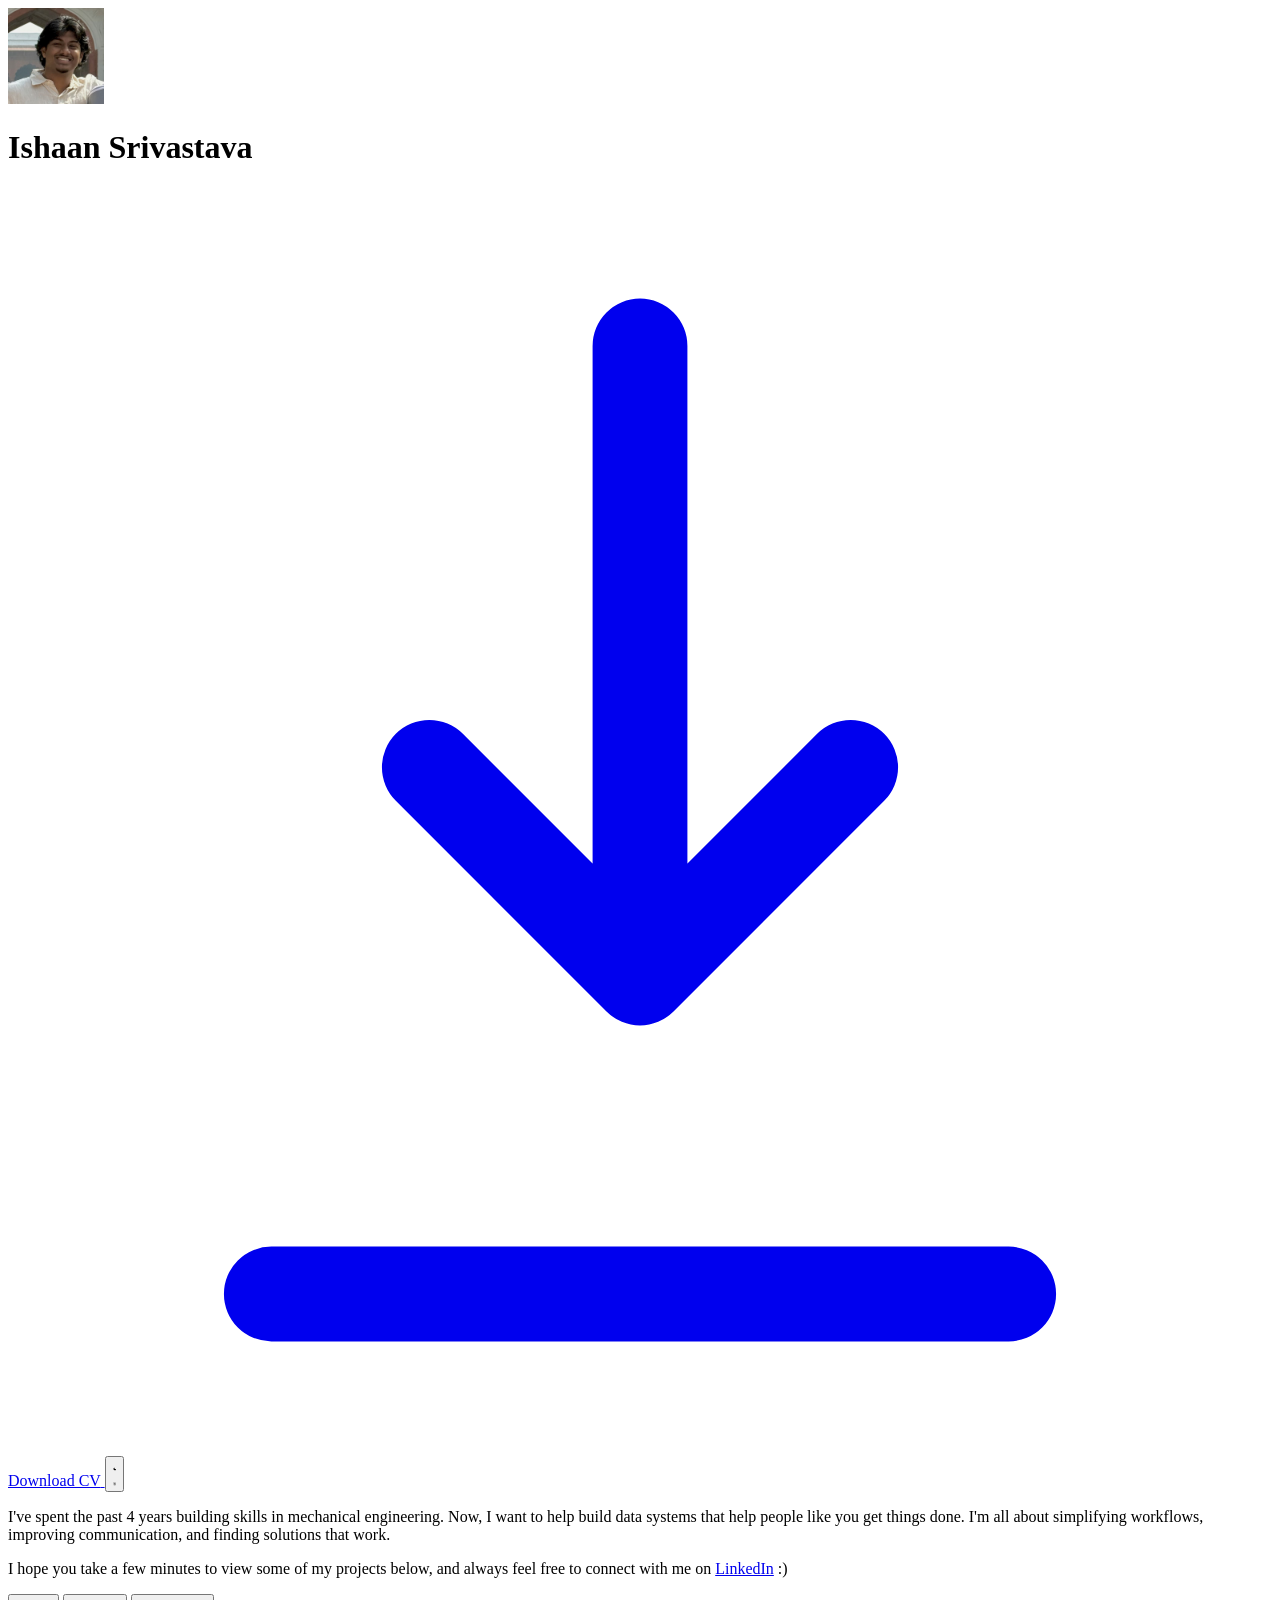
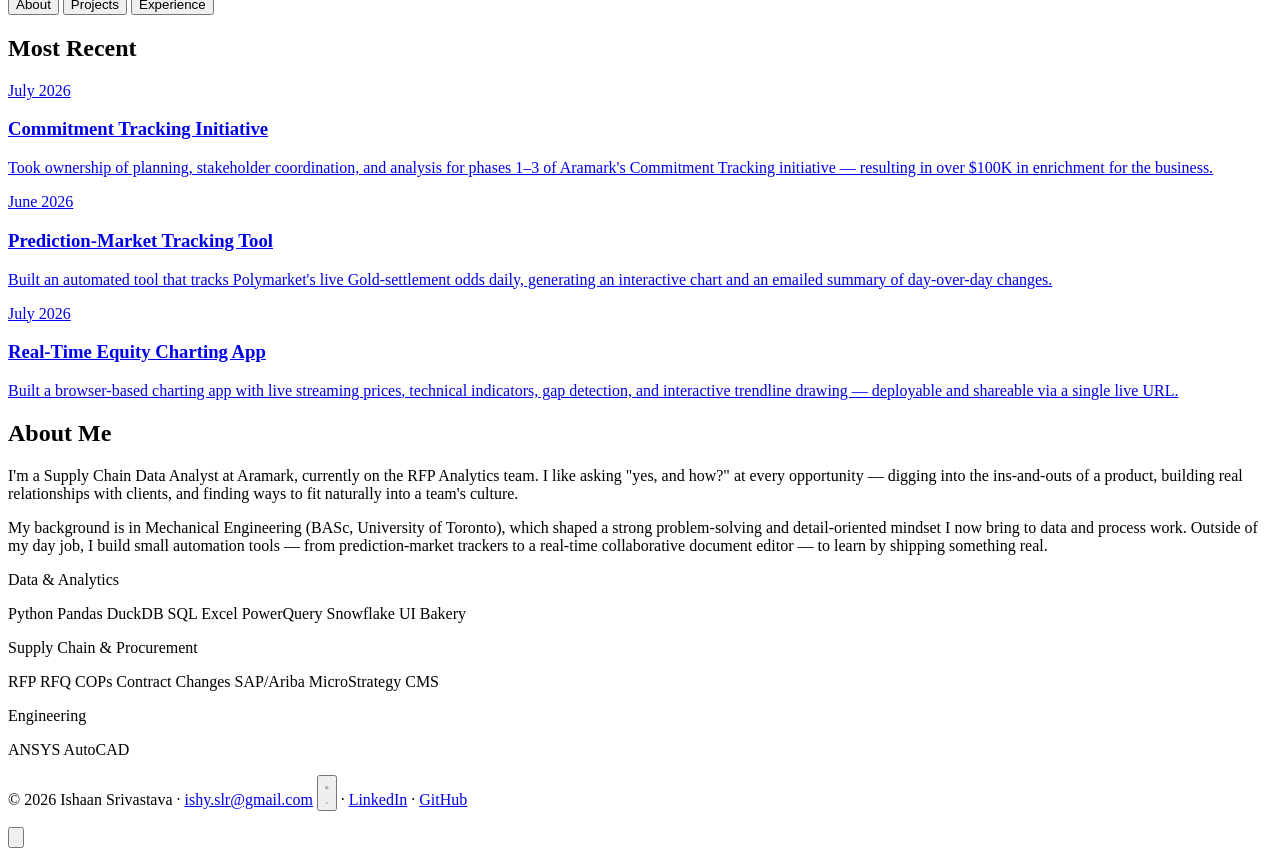
==== index.html @ 5b3ca75f "Portfolio V8 — copied from V7, OG image URLs repointed Co-Authored-By: Claude Opus 5 <noreply@anthro" ====
<!DOCTYPE html>
<html lang="en">
<head>
  <meta charset="UTF-8" />
  <meta name="viewport" content="width=device-width, initial-scale=1.0" />
  <title>Ishaan Srivastava — Portfolio</title>
  <meta name="description" content="Portfolio of Ishaan Srivastava, a Supply Chain Data Analyst at Aramark with a Mechanical Engineering background, building automation tools and AI-assisted side projects." />
  <meta property="og:type" content="website" />
  <meta property="og:title" content="Ishaan Srivastava — Portfolio" />
  <meta property="og:description" content="Portfolio of Ishaan Srivastava, a Supply Chain Data Analyst at Aramark with a Mechanical Engineering background, building automation tools and AI-assisted side projects." />
  <meta property="og:image" content="https://ishaansrivastava1.github.io/website-v8/avatar.jpg" />
  <meta property="og:image:alt" content="Photo of Ishaan Srivastava" />
  <meta name="twitter:card" content="summary_large_image" />
  <meta name="twitter:title" content="Ishaan Srivastava — Portfolio" />
  <meta name="twitter:description" content="Portfolio of Ishaan Srivastava, a Supply Chain Data Analyst at Aramark with a Mechanical Engineering background, building automation tools and AI-assisted side projects." />
  <meta name="twitter:image" content="https://ishaansrivastava1.github.io/website-v8/avatar.jpg" />
  <link rel="icon" type="image/png" href="favicon.png" />
  <link rel="apple-touch-icon" href="favicon.png" />
  <link rel="stylesheet" href="styles.css" />
</head>
<body>
  <div class="page">
    <header class="header">
      <div class="header-top">
        <div class="avatar">
          <img src="avatar.jpg" alt="Photo of Ishaan Srivastava" width="96" height="96" />
        </div>
        <div class="header-text">
          <h1>Ishaan Srivastava</h1>
        </div>
        <div class="header-actions">
          <a
            class="cv-download"
            href="Ishaan-Srivastava-CV.pdf"
            download
            aria-label="Download CV as PDF"
            title="Download CV (PDF)"
          >
            <svg viewBox="0 0 24 24" fill="none" xmlns="http://www.w3.org/2000/svg" aria-hidden="true">
              <path d="M12 3v12m0 0l-4-4m4 4l4-4M5 21h14" stroke="currentColor" stroke-width="1.8" stroke-linecap="round" stroke-linejoin="round" />
            </svg>
            <span class="cv-label">Download CV</span>
          </a>
          <button
            id="theme-toggle"
            class="icon-button"
            type="button"
            aria-label="Switch to dark mode"
            title="Switch to dark mode"
          >
            <svg class="icon-moon" viewBox="0 0 24 24" fill="none" xmlns="http://www.w3.org/2000/svg" aria-hidden="true">
              <path d="M21 12.79A9 9 0 1 1 11.21 3 7 7 0 0 0 21 12.79z" fill="currentColor" />
            </svg>
            <svg class="icon-sun" viewBox="0 0 24 24" fill="none" xmlns="http://www.w3.org/2000/svg" aria-hidden="true" hidden>
              <circle cx="12" cy="12" r="4" fill="currentColor" />
              <path d="M12 2v2M12 20v2M4 12H2M22 12h-2M5 5l1.5 1.5M17.5 17.5L19 19M5 19l1.5-1.5M17.5 6.5L19 5" stroke="currentColor" stroke-width="2" stroke-linecap="round" />
            </svg>
          </button>
        </div>
      </div>
      <div class="header-bio">
        <p>
          I've spent the past 4 years building skills in mechanical engineering. Now, I want to help
          build <span class="highlight">data systems</span> that help people like you get things done.
          I'm all about <span class="highlight">simplifying workflows</span>, improving communication,
          and finding solutions that work.
        </p>
        <p>
          I hope you take a few minutes to view some of my projects below, and always feel free to
          connect with me on
          <a href="https://www.linkedin.com/in/ishaan-srivastava-78034918b/" target="_blank" rel="noopener noreferrer">LinkedIn</a> :)
        </p>
      </div>
    </header>

    <nav class="tabs" role="tablist">
      <button class="tab-btn active" data-tab="about" role="tab" aria-selected="true">About</button>
      <button class="tab-btn" data-tab="projects" role="tab" aria-selected="false">Projects</button>
      <button class="tab-btn" data-tab="experience" role="tab" aria-selected="false">Experience</button>
    </nav>

    <main class="content">
      <section id="about" class="tab-panel" role="tabpanel">
        <h2>Most Recent</h2>
        <div class="card-grid">
          <a class="card" href="#experience">
            <p class="caption">July 2026</p>
            <h3>Commitment Tracking Initiative</h3>
            <p>Took ownership of planning, stakeholder coordination, and analysis for phases 1–3 of Aramark's Commitment Tracking initiative — resulting in over <span class="highlight">$100K in enrichment</span> for the business.</p>
          </a>
          <a class="card" href="project-gold-odds.html">
            <p class="caption">June 2026</p>
            <h3>Prediction-Market Tracking Tool</h3>
            <p>Built an automated tool that tracks Polymarket's live Gold-settlement odds daily, generating an <span class="highlight">interactive chart</span> and an emailed summary of day-over-day changes.</p>
          </a>
          <a class="card" href="project-equity-charts.html">
            <p class="caption">July 2026</p>
            <h3>Real-Time Equity Charting App</h3>
            <p>Built a browser-based charting app with <span class="highlight">live streaming prices</span>, technical indicators, gap detection, and interactive trendline drawing — deployable and shareable via a single live URL.</p>
          </a>
        </div>

        <h2>About Me</h2>
        <p>
          I'm a <span class="highlight">Supply Chain Data Analyst</span> at Aramark, currently on the RFP
          Analytics team. I like asking "yes, and how?" at every opportunity — digging into the
          ins-and-outs of a product, building real relationships with clients, and finding ways to fit
          naturally into a team's culture.
        </p>
        <p>
          My background is in <span class="highlight">Mechanical Engineering</span> (BASc, University of
          Toronto), which shaped a strong problem-solving and detail-oriented mindset I now bring to data
          and process work. Outside of my day job, I build small <span class="highlight">automation tools</span>
          — from prediction-market trackers to a real-time collaborative document editor — to learn by
          shipping something real.
        </p>
        <div class="skill-groups">
          <div class="skill-group">
            <p class="skill-group-label">Data &amp; Analytics</p>
            <div class="skill-tags">
              <span class="tag">Python</span>
              <span class="tag">Pandas</span>
              <span class="tag">DuckDB</span>
              <span class="tag">SQL</span>
              <span class="tag">Excel</span>
              <span class="tag">PowerQuery</span>
              <span class="tag">Snowflake</span>
              <span class="tag">UI Bakery</span>
            </div>
          </div>
          <div class="skill-group">
            <p class="skill-group-label">Supply Chain &amp; Procurement</p>
            <div class="skill-tags">
              <span class="tag">RFP</span>
              <span class="tag">RFQ</span>
              <span class="tag">COPs</span>
              <span class="tag">Contract Changes</span>
              <span class="tag">SAP/Ariba</span>
              <span class="tag">MicroStrategy</span>
              <span class="tag">CMS</span>
            </div>
          </div>
          <div class="skill-group">
            <p class="skill-group-label">Engineering</p>
            <div class="skill-tags">
              <span class="tag">ANSYS</span>
              <span class="tag">AutoCAD</span>
            </div>
          </div>
        </div>
      </section>

      <section id="projects" class="tab-panel" role="tabpanel" hidden>
        <h2>Personal Projects</h2>
        <div class="card-grid">
          <a class="card" href="project-equity-charts.html">
            <h3>Real-Time Equity Charting App</h3>
            <p class="caption">Python · FastAPI · WebSockets · Alpaca API · TradingView Lightweight Charts · Render</p>
            <p>A browser-based mini trading terminal: searchable tickers, <span class="highlight">live streaming prices</span>, candlestick charts with gap detection, EMA/SMA/Bollinger/RSI/MACD indicators, and interactive trendline drawing.</p>
          </a>
          <a class="card" href="project-gold-odds.html">
            <h3>Automated Prediction-Market Tracking</h3>
            <p class="caption">Python · REST APIs · Matplotlib · Plotly · SMTP · Cron · Bash</p>
            <p>Built a tool that checks Polymarket's odds on June Gold prices daily, tracks how odds shift over time, and emails a summary highlighting the <span class="highlight">biggest changes</span> — plus an interactive, zoomable chart.</p>
          </a>
          <a class="card" href="project-mu-ema.html">
            <h3>Automated Technical-Analysis Reporting Tool</h3>
            <p class="caption">Python · Time-Series Analysis · Matplotlib · Plotly · REST APIs · SMTP · Cron</p>
            <p>Pulls a year of $MU price history, calculates <span class="highlight">9/21/48-day EMAs</span>, flags crossovers, and emails a daily chart and summary after market close.</p>
          </a>
          <a class="card" href="project-google-docs.html">
            <h3>Local Google Docs Clone</h3>
            <p class="caption">Next.js 16 · TypeScript · Convex · TipTap/ProseMirror · Tailwind · shadcn/ui</p>
            <p>A fully working, <span class="highlight">real-time collaborative</span> document editor — live cursors, avatars, and custom text-size/indentation controls — built to test how far AI-assisted development can go.</p>
          </a>
        </div>

        <h2>Academic Projects</h2>
        <div class="card-grid">
          <a class="card" href="project-solar-pv.html">
            <h3>4th Year Capstone - Solar Water Heating and Lighting Solution</h3>
            <p class="caption">Python Thermal Modeling · Economic Analysis · Prototyping · Vendor Sourcing</p>
            <p>Designed and helped implement a solar water heating system for an orphanage in Mexico, validated with a custom Python thermal model and physical prototype, cutting operating costs by <span class="highlight">$322–$394/month</span> at a $5,873 capital cost.</p>
          </a>
          <a class="card" href="project-product-design.html">
            <h3>Product Design — MIE540 Design Project</h3>
            <p class="caption">PFD · FMEA · Taguchi Methods · AutoCAD</p>
            <p>Built a business case for a ping-pong launcher, including a <span class="highlight">Failure Mode Effect Analysis</span>, Taguchi L9 noise experiments, and a 3D-printed working prototype.</p>
          </a>
          <a class="card" href="project-lca.html">
            <h3>Life Cycle Assessment — MIE315 Consulting Project</h3>
            <p class="caption">ISO 14040/44 · Financial Feasibility · NPV Analysis</p>
            <p>Conducted a full <span class="highlight">Life Cycle Assessment</span> comparing LED vs. CFL bulbs, paired with a financial feasibility analysis (NPV, payback period) and a professional technical report.</p>
          </a>
        </div>
      </section>

      <section id="experience" class="tab-panel" role="tabpanel" hidden>
        <h2>Education</h2>
        <div class="timeline">
          <div class="timeline-item">
            <h3>BASc Mechanical Engineering <span class="caption">— University of Toronto, Sept 2019 – Apr 2025</span></h3>
            <ul class="bullet-list">
              <li>4th-Year GPA: <span class="highlight">3.38 / 4.00</span></li>
              <li>Professional Experience Year &amp; Minor in Engineering Business</li>
            </ul>
          </div>
        </div>

        <h2>Skills</h2>
        <ul class="skill-list">
          <li><span class="highlight">Excel</span> <span class="caption">PowerQuery, what-if analysis, lookups, dynamic filtering</span></li>
          <li><span class="highlight">SQL</span> <span class="caption">DQL &amp; DML</span></li>
          <li><span class="highlight">Python</span> <span class="caption">Pandas &amp; DuckDB</span></li>
          <li><span class="highlight">Supply Chain Processes</span> <span class="caption">RFP, RFQ, contract changes, COPs</span></li>
        </ul>

        <h2>Work Experience</h2>
        <div class="timeline">
          <div class="timeline-item">
            <h3>Supply Chain Data Analyst — RFP Analytics Team <span class="caption">— Aramark Canada, Mississauga, ON · Sept 2025 – Present</span></h3>
            <ul class="bullet-list">
              <li>Pulled, cleaned, and analyzed large datasets (<span class="highlight">400k+ rows</span>) daily using Excel, SQL, and Python; managed and updated central databases in Snowflake and UI Bakery.</li>
              <li>Helped improve average response time from <span class="highlight">5 days to 3 days</span> with our primary Healthcare partner through research, monthly update reports, and proactive communication of ad hoc product updates.</li>
              <li>Reduced time to completion of two major yearly projects from <span class="highlight">1.5 months to 3 weeks</span> by organizing work into sections, clarifying requirements with management, and automating with Python + Excel.</li>
              <li>Took ownership of the Commitment Tracking initiative — planning timelines, organizing stakeholder meetings, and conducting analysis for phases 1–3 — resulting in over <span class="highlight">$100K in enrichment</span> for the business.</li>
              <li>Continuously collaborate with procurement, finance, legal, and other cross-functional teams to gather feedback and improve data needs.</li>
            </ul>
          </div>
          <div class="timeline-item">
            <h3>Procurement &amp; Category Management Co-op — Construction Projects <span class="caption">— Toronto Transit Commission (TTC), Toronto, ON · May 2023 – Aug 2024</span></h3>
            <ul class="bullet-list">
              <li>Managed 10 post-award contracts for planning, design, construction, and administration of infrastructure projects totaling over <span class="highlight">$10M</span>.</li>
              <li>Created, issued, and revised CCs, CDs, RFQs, and COPs using MicroStrategy, SAP/Ariba, and CMS software, maintaining a <span class="highlight">90% compliance rate</span>.</li>
              <li>Coordinated with estimating, scheduling, and cost management teams to prepare 118 project estimates, reducing payments by an <span class="highlight">average of 20%</span>.</li>
              <li>Prepared presentations for management and clients, proactively keeping stakeholders updated.</li>
              <li>Built personal task-tracker spreadsheets to apply continuous improvement principles, tracking and resolving discrepancies incrementally.</li>
            </ul>
          </div>
        </div>

        <h2>Awards &amp; Achievements</h2>
        <ul class="bullet-list">
          <li>Bonuses for completing the Commitment Tracking and 2026 RFP Scoring projects at Aramark ahead of schedule.</li>
          <li>Selected as <span class="highlight">1 of 20 people</span> for Aramark's AI Builders initiative.</li>
          <li>UofT Lassonde Entrance Scholarship.</li>
        </ul>
      </section>
    </main>

    <footer class="footer">
      <p>
        © 2026 Ishaan Srivastava ·
        <span class="contact-email">
          <a href="mailto:ishy.slr@gmail.com">ishy.slr@gmail.com</a>
          <button
            type="button"
            class="copy-email-btn"
            data-email="ishy.slr@gmail.com"
            aria-label="Copy email address"
            title="Copy email address"
          >
            <svg class="icon-copy" viewBox="0 0 24 24" fill="none" xmlns="http://www.w3.org/2000/svg" aria-hidden="true">
              <rect x="8" y="8" width="12" height="12" rx="2" stroke="currentColor" stroke-width="1.6" />
              <path d="M16 8V5a1 1 0 0 0-1-1H5a1 1 0 0 0-1 1v10a1 1 0 0 0 1 1h3" stroke="currentColor" stroke-width="1.6" />
            </svg>
            <svg class="icon-check" viewBox="0 0 24 24" fill="none" xmlns="http://www.w3.org/2000/svg" aria-hidden="true" hidden>
              <path d="M5 13l4 4L19 7" stroke="currentColor" stroke-width="2" stroke-linecap="round" stroke-linejoin="round" />
            </svg>
          </button>
          <span class="copy-feedback" role="status" aria-live="polite"></span>
        </span>
        · <a href="https://www.linkedin.com/in/ishaan-srivastava-78034918b/" target="_blank" rel="noopener noreferrer">LinkedIn</a> · <a href="https://github.com/IshaanSrivastava1" target="_blank" rel="noopener noreferrer">GitHub</a>
      </p>
    </footer>
  </div>

  <button
    id="back-to-top"
    class="back-to-top"
    type="button"
    aria-label="Back to top"
    title="Back to top"
  >
    <svg viewBox="0 0 24 24" fill="none" xmlns="http://www.w3.org/2000/svg" aria-hidden="true">
      <path d="M12 19V5M5 12l7-7 7 7" stroke="currentColor" stroke-width="2" stroke-linecap="round" stroke-linejoin="round" />
    </svg>
  </button>

  <script src="script.js"></script>
</body>
</html>
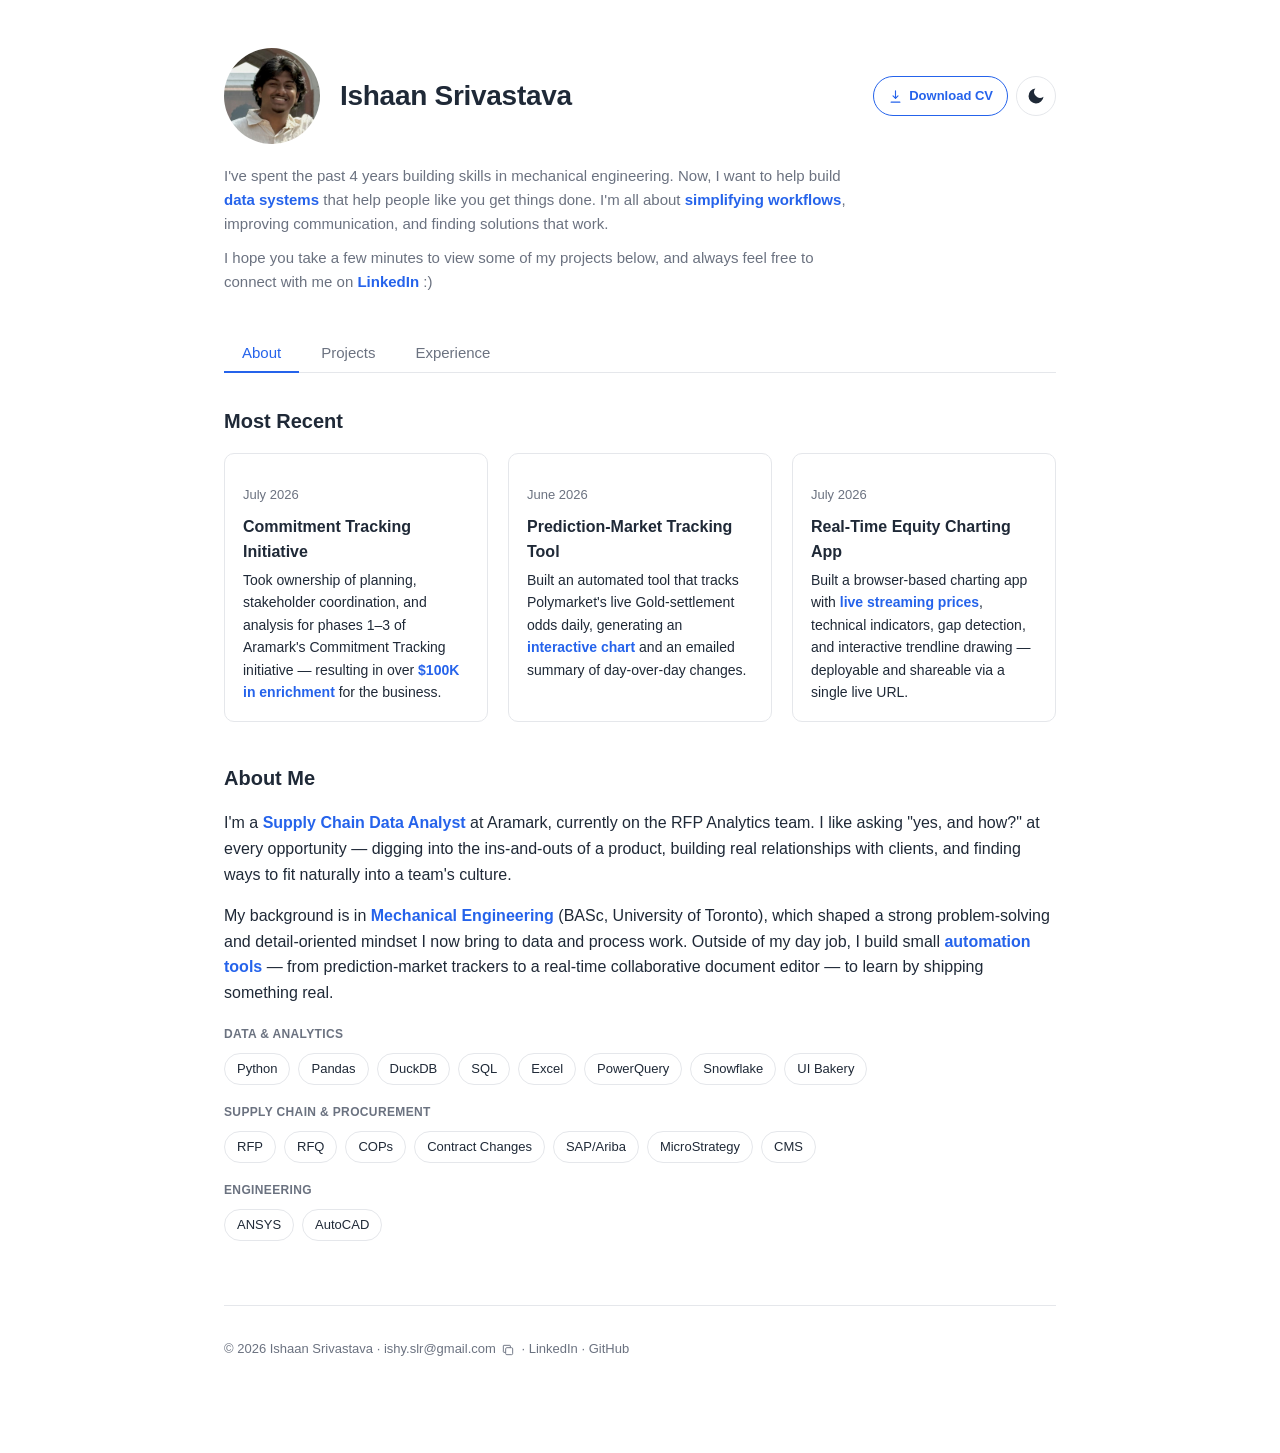
==== commit c52d56cc: "Reframe AI agent projects as retired, add learnings Both agents were switched off in October 2026. T" ====
--- a/index.html
+++ b/index.html
@@ -153,6 +153,16 @@
       <section id="projects" class="tab-panel" role="tabpanel" hidden>
         <h2>Personal Projects</h2>
         <div class="card-grid">
+          <a class="card" href="project-job-scoring.html">
+            <h3>AI Job-Fit Scoring Agent</h3>
+            <p class="caption">Python · Claude API · Structured Outputs · Prompt Caching · GitHub Actions · Discord</p>
+            <p>Added a scoring layer to my job-alert watcher: Claude read each posting against my profile and returned a <span class="highlight">1–10 fit score</span>, red flags, and a seniority check in the Discord alert. Retired Oct 2026 — write-up covers what I learned.</p>
+          </a>
+          <a class="card" href="project-market-brief.html">
+            <h3>AI Market Brief Agent</h3>
+            <p class="caption">Python · Claude API · Tool Use · Agent Loop · Web Search · GitHub Actions</p>
+            <p>An agent that decided for itself which tools to check — market data or live web search — then wrote a <span class="highlight">sourced daily brief</span> for my gold arbitrage tracker. Retired Oct 2026 — write-up covers what I learned.</p>
+          </a>
           <a class="card" href="project-equity-charts.html">
             <h3>Real-Time Equity Charting App</h3>
             <p class="caption">Python · FastAPI · WebSockets · Alpaca API · TradingView Lightweight Charts · Render</p>
--- a/styles.css
+++ b/styles.css
@@ -0,0 +1,618 @@
+:root {
+  --avatar-size: 96px;
+  --accent: #2563eb;
+  --text: #1f2937;
+  --muted: #6b7280;
+  --border: #e5e7eb;
+  --bg: #ffffff;
+  color-scheme: light;
+}
+
+[data-theme="dark"] {
+  --accent: #60a5fa;
+  --text: #f3f4f6;
+  --muted: #9ca3af;
+  --border: #374151;
+  --bg: #111827;
+  color-scheme: dark;
+}
+
+* {
+  box-sizing: border-box;
+}
+
+body {
+  margin: 0;
+  font-family: -apple-system, BlinkMacSystemFont, "Segoe UI", Roboto, Helvetica, Arial, sans-serif;
+  color: var(--text);
+  background: var(--bg);
+  line-height: 1.6;
+  transition: color 0.2s ease, background-color 0.2s ease;
+}
+
+.page {
+  max-width: 880px;
+  margin: 0 auto;
+  padding: 48px 24px 80px;
+}
+
+.header {
+  display: flex;
+  flex-direction: column;
+  gap: 20px;
+  margin-bottom: 40px;
+}
+
+.header-top {
+  display: flex;
+  align-items: center;
+  gap: 20px;
+}
+
+.avatar {
+  width: var(--avatar-size);
+  height: var(--avatar-size);
+  border-radius: 50%;
+  overflow: hidden;
+  flex-shrink: 0;
+}
+
+.avatar img {
+  width: 100%;
+  height: 100%;
+  object-fit: cover;
+  display: block;
+}
+
+.header-text {
+  height: var(--avatar-size);
+  display: flex;
+  flex-direction: column;
+  justify-content: center;
+  gap: 4px;
+}
+
+.header-text h1 {
+  margin: 0;
+  font-size: 28px;
+  font-weight: 700;
+  letter-spacing: -0.01em;
+}
+
+.header-bio {
+  color: var(--muted);
+  font-size: 15px;
+  display: flex;
+  flex-direction: column;
+  gap: 10px;
+  max-width: 640px;
+}
+
+.header-bio p {
+  margin: 0;
+}
+
+.header-bio a {
+  color: var(--accent);
+  font-weight: 600;
+  text-decoration: none;
+}
+
+.header-bio a:hover {
+  text-decoration: underline;
+}
+
+.highlight {
+  color: var(--accent);
+  font-weight: 600;
+}
+
+.header-actions {
+  display: flex;
+  gap: 8px;
+  flex-shrink: 0;
+  margin-left: auto;
+}
+
+.icon-button {
+  appearance: none;
+  background: none;
+  border: 1px solid var(--border);
+  border-radius: 50%;
+  width: 40px;
+  height: 40px;
+  display: flex;
+  align-items: center;
+  justify-content: center;
+  color: var(--text);
+  cursor: pointer;
+  flex-shrink: 0;
+  transition: background-color 0.15s, border-color 0.2s, color 0.2s;
+}
+
+.icon-button:hover {
+  background: var(--border);
+}
+
+.icon-button svg {
+  width: 20px;
+  height: 20px;
+}
+
+.icon-button svg[hidden] {
+  display: none;
+}
+
+.tabs {
+  display: flex;
+  gap: 4px;
+  border-bottom: 1px solid var(--border);
+  margin-bottom: 32px;
+  transition: border-color 0.2s ease;
+}
+
+.tab-btn {
+  appearance: none;
+  background: none;
+  border: none;
+  cursor: pointer;
+  padding: 10px 18px;
+  font-size: 15px;
+  font-weight: 500;
+  color: var(--muted);
+  border-bottom: 2px solid transparent;
+  margin-bottom: -1px;
+  transition: color 0.15s, border-color 0.15s;
+}
+
+.tab-btn:hover {
+  color: var(--text);
+}
+
+.tab-btn.active {
+  color: var(--accent);
+  border-bottom-color: var(--accent);
+}
+
+.tab-btn:focus-visible {
+  outline: 2px solid var(--accent);
+  outline-offset: 2px;
+  border-radius: 4px;
+}
+
+.tab-panel h2 {
+  font-size: 20px;
+  margin: 0 0 16px;
+}
+
+.tab-panel h2:not(:first-of-type) {
+  margin-top: 40px;
+}
+
+.caption {
+  color: var(--muted);
+  font-size: 13px;
+  font-weight: 400;
+}
+
+.skill-list {
+  list-style: none;
+  padding: 0;
+  margin: 20px 0 0;
+  display: flex;
+  flex-direction: column;
+  gap: 6px;
+}
+
+.skill-list li {
+  display: flex;
+  gap: 8px;
+  align-items: baseline;
+}
+
+.skill-groups {
+  display: flex;
+  flex-direction: column;
+  gap: 18px;
+  margin-top: 20px;
+}
+
+.skill-group-label {
+  margin: 0 0 8px;
+  font-size: 12px;
+  font-weight: 600;
+  letter-spacing: 0.03em;
+  text-transform: uppercase;
+  color: var(--muted);
+}
+
+.skill-tags {
+  display: flex;
+  flex-wrap: wrap;
+  gap: 8px;
+}
+
+.tag {
+  display: inline-block;
+  padding: 5px 12px;
+  border: 1px solid var(--border);
+  border-radius: 999px;
+  font-size: 13px;
+  color: var(--text);
+  transition: border-color 0.2s ease, color 0.2s ease, background-color 0.2s ease;
+}
+
+.card-grid {
+  display: grid;
+  grid-template-columns: repeat(auto-fit, minmax(220px, 1fr));
+  gap: 20px;
+}
+
+.card {
+  border: 1px solid var(--border);
+  border-radius: 10px;
+  padding: 18px;
+  text-decoration: none;
+  color: inherit;
+  display: block;
+  transition: transform 0.2s ease, box-shadow 0.2s ease, background-color 0.2s ease, border-color 0.2s ease;
+}
+
+.card:hover {
+  transform: translateY(-4px);
+  box-shadow: 0 8px 20px rgba(0, 0, 0, 0.08);
+  border-color: var(--accent);
+}
+
+.card h3 {
+  margin: 0 0 4px;
+  font-size: 16px;
+}
+
+.card .caption {
+  display: block;
+  margin-bottom: 8px;
+}
+
+.card p:not(.caption) {
+  margin: 0;
+  font-size: 14px;
+}
+
+.timeline {
+  display: flex;
+  flex-direction: column;
+  gap: 20px;
+}
+
+.timeline-item h3 {
+  margin: 0 0 4px;
+  font-size: 16px;
+  font-weight: 600;
+}
+
+.timeline-item p {
+  margin: 0;
+  font-size: 14px;
+}
+
+.bullet-list {
+  margin: 8px 0 0;
+  padding-left: 20px;
+  display: flex;
+  flex-direction: column;
+  gap: 6px;
+}
+
+.bullet-list li {
+  font-size: 14px;
+}
+
+.footer {
+  margin-top: 64px;
+  padding-top: 20px;
+  border-top: 1px solid var(--border);
+  font-size: 13px;
+  color: var(--muted);
+  transition: border-color 0.2s ease, color 0.2s ease;
+}
+
+.footer a {
+  color: var(--muted);
+  text-decoration: none;
+}
+
+.footer a:hover {
+  color: var(--accent);
+}
+
+.contact-email {
+  position: relative;
+  display: inline-flex;
+  align-items: center;
+  gap: 2px;
+}
+
+.copy-email-btn {
+  appearance: none;
+  background: none;
+  border: none;
+  border-radius: 4px;
+  padding: 3px;
+  display: inline-flex;
+  align-items: center;
+  justify-content: center;
+  color: var(--muted);
+  cursor: pointer;
+  transition: color 0.15s, background-color 0.15s;
+}
+
+.copy-email-btn:hover,
+.copy-email-btn:focus-visible {
+  color: var(--accent);
+  background: var(--border);
+}
+
+.copy-email-btn:focus-visible {
+  outline: 2px solid var(--accent);
+  outline-offset: 1px;
+}
+
+.copy-email-btn svg {
+  width: 14px;
+  height: 14px;
+}
+
+.copy-email-btn svg[hidden] {
+  display: none;
+}
+
+.live-link {
+  display: inline-flex;
+  align-items: center;
+  gap: 6px;
+  margin-top: 12px;
+  padding: 9px 16px;
+  border: 1px solid var(--accent);
+  border-radius: 8px;
+  color: var(--accent);
+  font-weight: 600;
+  text-decoration: none;
+  transition: background-color 0.15s, color 0.15s;
+}
+
+.live-link:hover,
+.live-link:focus-visible {
+  background: var(--accent);
+  color: #fff;
+}
+
+.live-link:focus-visible {
+  outline: 2px solid var(--accent);
+  outline-offset: 2px;
+}
+
+.cv-download {
+  display: inline-flex;
+  align-items: center;
+  gap: 6px;
+  height: 40px;
+  padding: 0 14px;
+  border: 1px solid var(--accent);
+  border-radius: 999px;
+  color: var(--accent);
+  font-size: 13px;
+  font-weight: 600;
+  text-decoration: none;
+  white-space: nowrap;
+  cursor: pointer;
+  transition: background-color 0.15s, color 0.15s;
+}
+
+.cv-download:hover,
+.cv-download:focus-visible {
+  background: var(--accent);
+  color: #fff;
+}
+
+.cv-download:focus-visible {
+  outline: 2px solid var(--accent);
+  outline-offset: 2px;
+}
+
+.cv-download svg {
+  width: 15px;
+  height: 15px;
+  flex-shrink: 0;
+}
+
+.copy-feedback {
+  position: absolute;
+  top: -26px;
+  left: 50%;
+  transform: translateX(-50%) translateY(4px);
+  background: var(--text);
+  color: var(--bg);
+  font-size: 11px;
+  font-weight: 600;
+  padding: 3px 8px;
+  border-radius: 6px;
+  white-space: nowrap;
+  opacity: 0;
+  pointer-events: none;
+  transition: opacity 0.15s ease, transform 0.15s ease;
+}
+
+.copy-feedback.visible {
+  opacity: 1;
+  transform: translateX(-50%) translateY(0);
+}
+
+.back-to-top {
+  position: fixed;
+  bottom: 24px;
+  right: 24px;
+  width: 44px;
+  height: 44px;
+  border-radius: 50%;
+  border: 1px solid var(--border);
+  background: var(--bg);
+  color: var(--text);
+  display: flex;
+  align-items: center;
+  justify-content: center;
+  cursor: pointer;
+  box-shadow: 0 4px 12px rgba(0, 0, 0, 0.16);
+  opacity: 0;
+  transform: translateY(8px);
+  pointer-events: none;
+  transition: opacity 0.2s ease, transform 0.2s ease, background-color 0.2s ease, border-color 0.2s ease, color 0.2s ease;
+}
+
+.back-to-top.visible {
+  opacity: 1;
+  transform: translateY(0);
+  pointer-events: auto;
+}
+
+.back-to-top:hover {
+  background: var(--border);
+}
+
+.back-to-top:focus-visible {
+  outline: 2px solid var(--accent);
+  outline-offset: 2px;
+}
+
+.back-to-top svg {
+  width: 20px;
+  height: 20px;
+}
+
+.back-link {
+  display: inline-flex;
+  align-items: center;
+  gap: 6px;
+  color: var(--muted);
+  text-decoration: none;
+  font-size: 14px;
+  margin-bottom: 32px;
+  transition: color 0.15s;
+}
+
+.back-link:hover {
+  color: var(--accent);
+}
+
+.project-hero {
+  margin-bottom: 40px;
+}
+
+.project-hero h1 {
+  font-size: 28px;
+  font-weight: 700;
+  letter-spacing: -0.01em;
+  margin: 0 0 8px;
+}
+
+.project-section {
+  margin-bottom: 32px;
+}
+
+.project-section h2 {
+  font-size: 18px;
+  font-weight: 600;
+  margin: 0 0 12px;
+  color: var(--text);
+}
+
+.project-section p {
+  font-size: 15px;
+  line-height: 1.7;
+  margin: 0 0 8px;
+}
+
+.project-section a {
+  color: var(--accent);
+  font-weight: 600;
+}
+
+.project-subtitle {
+  font-size: 16px;
+  font-style: italic;
+  color: var(--muted);
+  margin: 0 0 8px;
+}
+
+.project-hero .caption {
+  margin: 2px 0 0;
+}
+
+.figure-note {
+  margin-bottom: 20px;
+}
+
+.figure-note h3 {
+  font-size: 15px;
+  font-weight: 600;
+  margin: 0 0 6px;
+}
+
+.figure-note p {
+  font-size: 14px;
+  line-height: 1.6;
+  margin: 0 0 4px;
+}
+
+@media (max-width: 480px) {
+  .header {
+    gap: 14px;
+  }
+
+  .header-top {
+    gap: 14px 12px;
+    flex-wrap: wrap;
+  }
+
+  .header-text h1 {
+    font-size: 22px;
+  }
+}
+
+@media print {
+  :root,
+  [data-theme="dark"] {
+    --accent: #2563eb;
+    --text: #1f2937;
+    --muted: #6b7280;
+    --border: #e5e7eb;
+    --bg: #ffffff;
+  }
+
+  .header-actions,
+  .tabs,
+  .back-to-top,
+  .copy-email-btn,
+  .back-link {
+    display: none;
+  }
+
+  .page {
+    max-width: none;
+    padding: 0;
+  }
+
+  .tab-panel[hidden] {
+    display: block;
+  }
+
+  .tab-panel {
+    margin-bottom: 32px;
+    page-break-inside: avoid;
+  }
+
+  .card:hover {
+    transform: none;
+    box-shadow: none;
+  }
+}
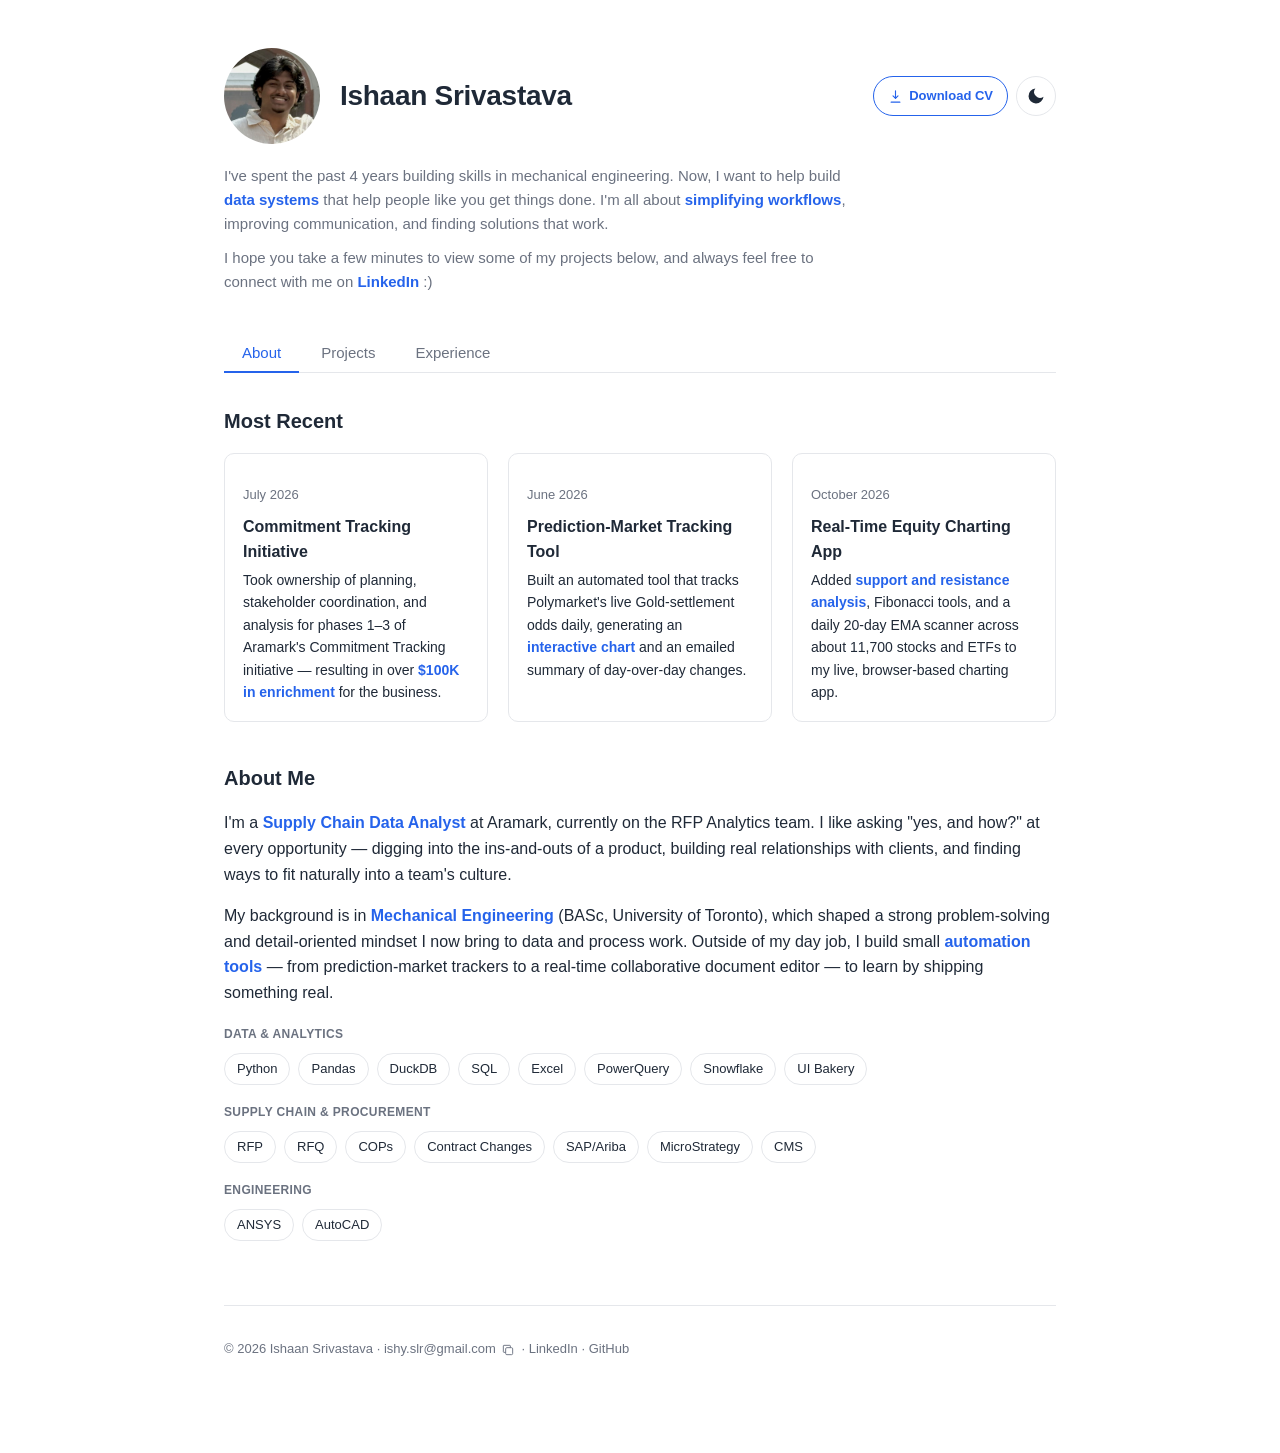
==== commit a579c22b: "Describe the latest Equity Charts features The project page and both home-page cards now cover suppo" ====
--- a/index.html
+++ b/index.html
@@ -94,9 +94,9 @@
             <p>Built an automated tool that tracks Polymarket's live Gold-settlement odds daily, generating an <span class="highlight">interactive chart</span> and an emailed summary of day-over-day changes.</p>
           </a>
           <a class="card" href="project-equity-charts.html">
-            <p class="caption">July 2026</p>
+            <p class="caption">October 2026</p>
             <h3>Real-Time Equity Charting App</h3>
-            <p>Built a browser-based charting app with <span class="highlight">live streaming prices</span>, technical indicators, gap detection, and interactive trendline drawing — deployable and shareable via a single live URL.</p>
+            <p>Added <span class="highlight">support and resistance analysis</span>, Fibonacci tools, and a daily 20-day EMA scanner across about 11,700 stocks and ETFs to my live, browser-based charting app.</p>
           </a>
         </div>
 
@@ -165,8 +165,8 @@
           </a>
           <a class="card" href="project-equity-charts.html">
             <h3>Real-Time Equity Charting App</h3>
-            <p class="caption">Python · FastAPI · WebSockets · Alpaca API · TradingView Lightweight Charts · Render</p>
-            <p>A browser-based mini trading terminal: searchable tickers, <span class="highlight">live streaming prices</span>, candlestick charts with gap detection, EMA/SMA/Bollinger/RSI/MACD indicators, and interactive trendline drawing.</p>
+            <p class="caption">Python · FastAPI · WebSockets · Alpaca API · Lightweight Charts · GitHub Actions · Render</p>
+            <p>A browser-based mini trading terminal: <span class="highlight">live streaming prices</span>, indicators, trendline and Fibonacci tools, written support and resistance analysis, and a daily 20-day EMA scanner across about 11,700 stocks and ETFs.</p>
           </a>
           <a class="card" href="project-gold-odds.html">
             <h3>Automated Prediction-Market Tracking</h3>
